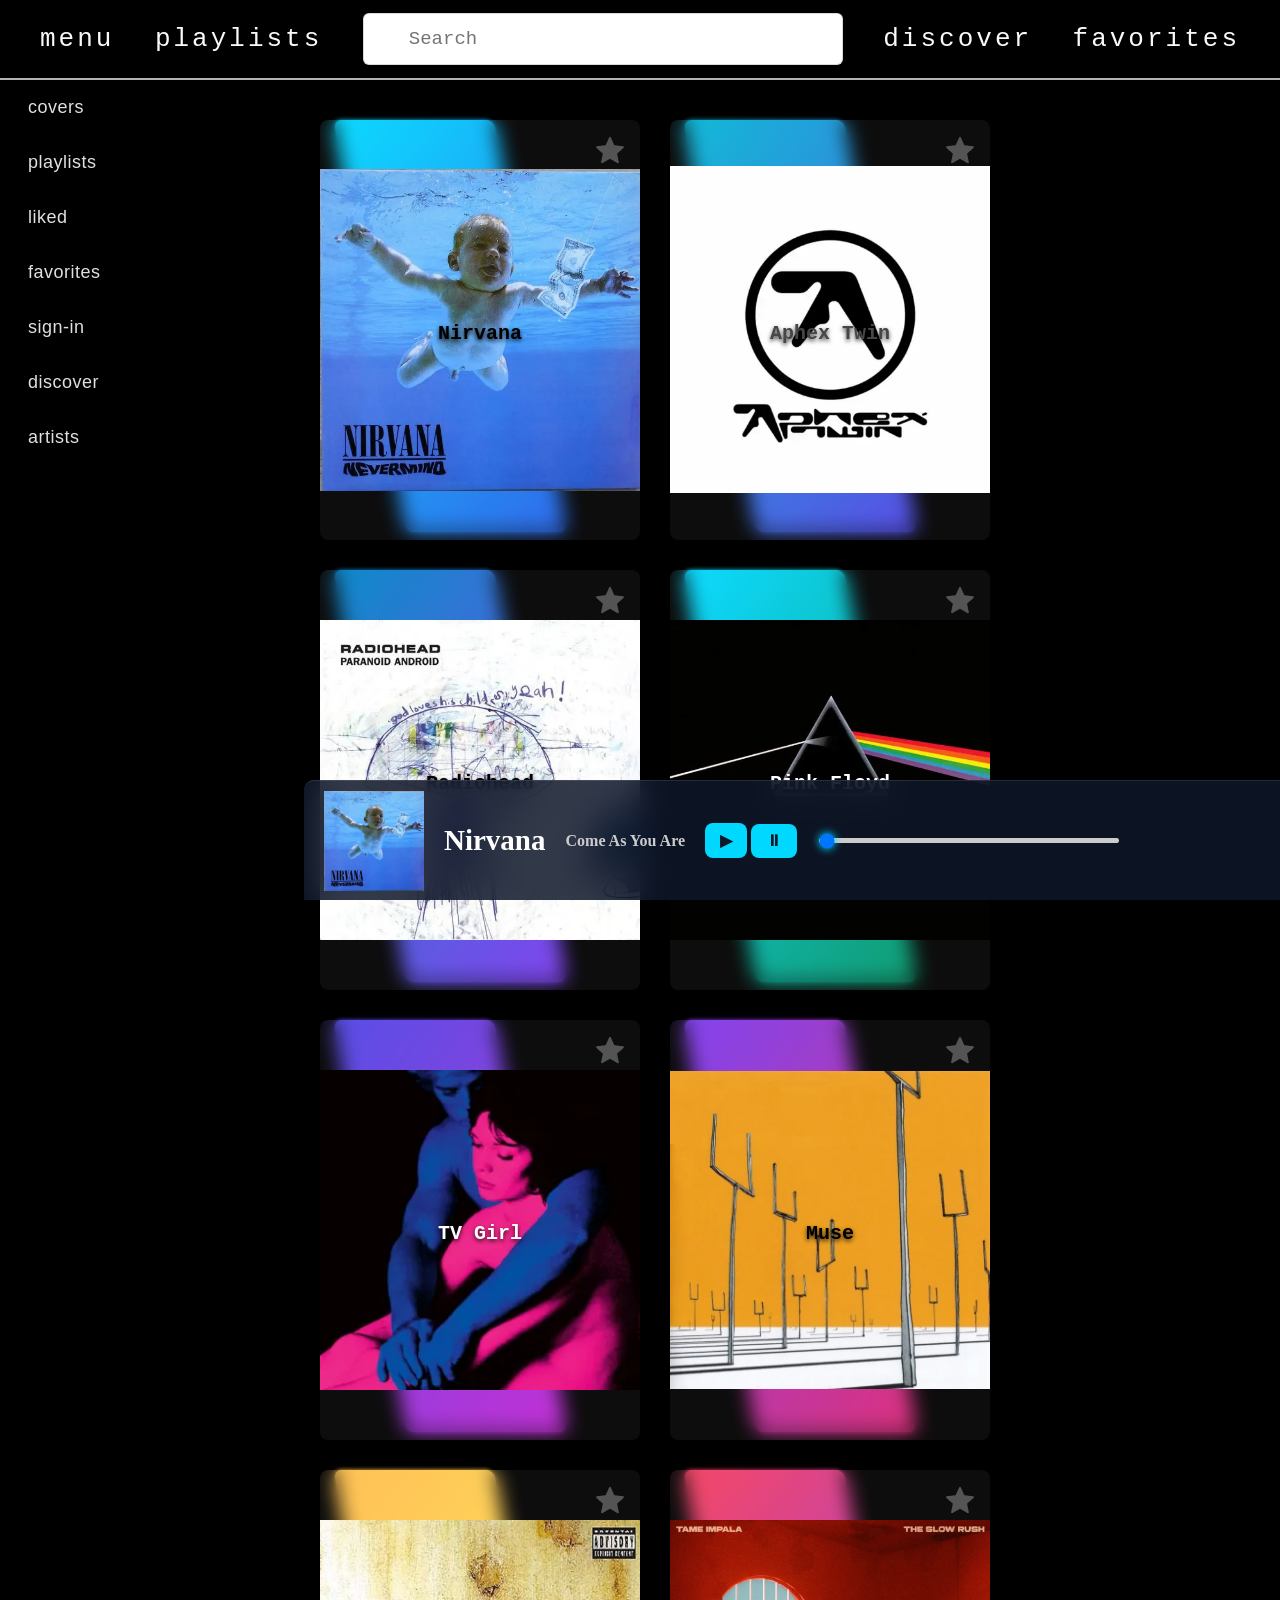
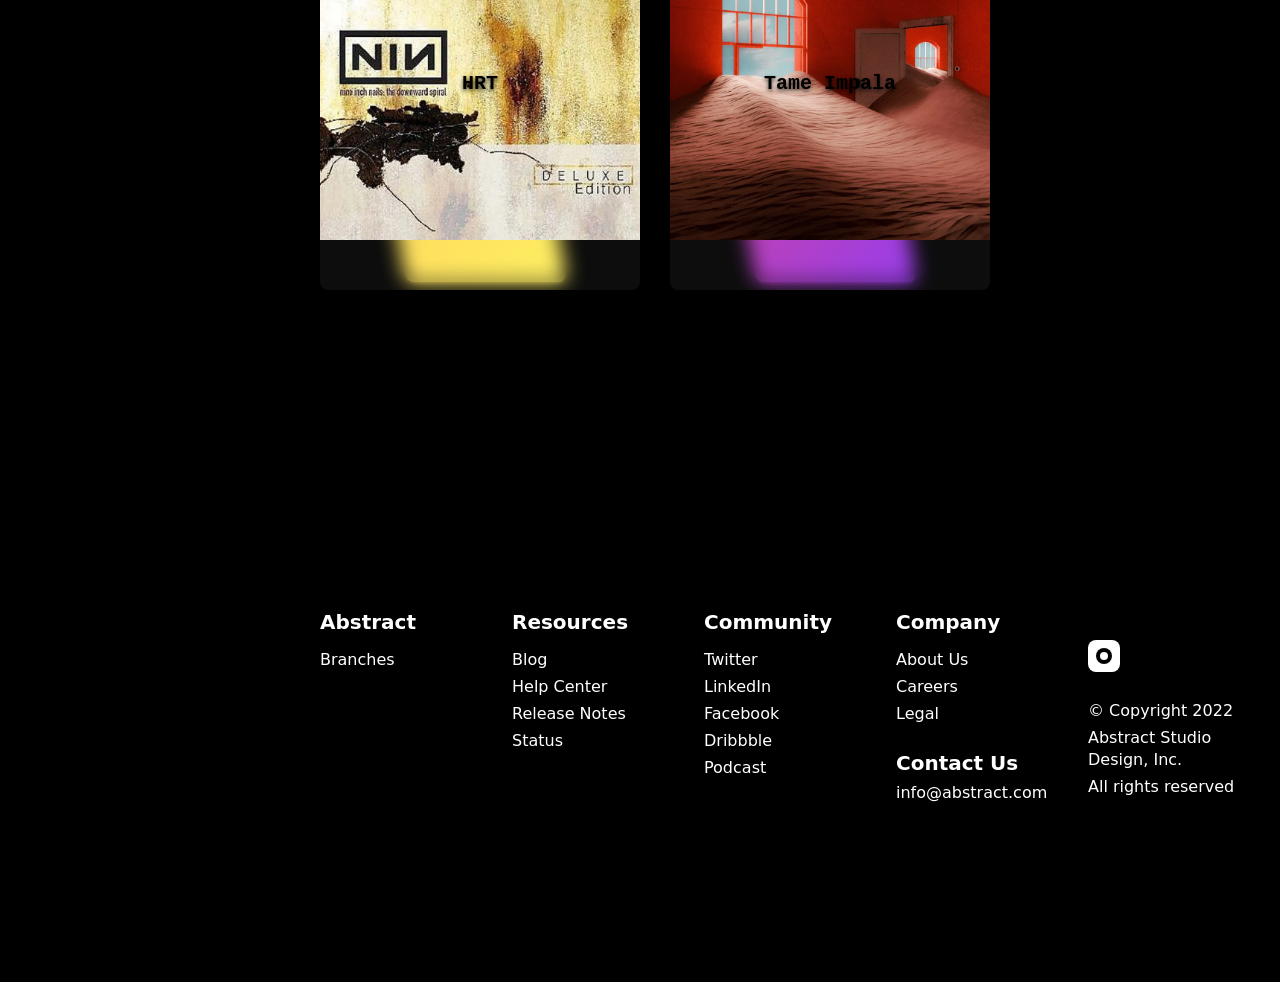
==== index.html @ 837a4a25 "modified:   index.css 	modified:   index.html     modified:   java.js 	new file:   signin.html" ====
<!DOCTYPE html>
<html lang="en">
<head>
    <meta charset="UTF-8">
    <meta name="viewport" content="width=device-width, initial-scale=1.0">
    <title>music player</title>
    <link rel="stylesheet" href="index.css">
    <link rel="icon" type="image/png" href="icons8-airpods-pro-max-100.png">
</head>
<body> 
    <div id="menu">
        <button id="hamburger" aria-label="Open menu" style="display:none;">☰</button>
        <a href="#">menu</a> 
        <a href="playlist.html">playlists</a>
        <div class="InputContainer">
            <input id="input" placeholder="Search" class="input" name="text" type="search" autocomplete="off" />
            <ul id="suggestions"></ul>
        </div>
        <a href="#">discover</a>
        <a href="#">favorites</a>
    </div>

    <div id="side-bar">
        <div><a href="#">covers</a></div>
        <div><a href="#">playlists</a></div>
        <div><a href="#">liked</a></div>
        <div><a href="#">favorites</a></div>
        <div><a href="#">sign-in</a></div>
        <div><a href="#">discover</a></div>
        <div><a href="#">artists</a></div>
    </div>

    <div class="main-content">
        <div class="covers">
            <div class="box" data-id="nirvana" data-name="Nirvana" data-cover="3c72c40a6ed48cf0138557c2d0f2d5d2.webp" data-track="Nirvana - Come As You Are (Official Music Video).mp3">
                <div class="content">
                    <label class="container">
                        <input type="checkbox" class="like-checkbox" aria-label="like Nirvana">
                        <svg height="24px" id="Layer_1" version="1.2" viewBox="0 0 24 24" width="24px" xml:space="preserve" xmlns="http://www.w3.org/2000/svg"><g><g><path d="M9.362,9.158c0,0-3.16,0.35-5.268,0.584c-0.19,0.023-0.358,0.15-0.421,0.343s0,0.394,0.14,0.521 c1.566,1.429,3.919,3.569,3.919,3.569c-0.002,0-0.646,3.113-1.074,5.19c-0.036,0.188,0.032,0.387,0.196,0.506 c0.163,0.119,0.373,0.121,0.538,0.028c1.844-1.048,4.606-2.624,4.606-2.624s2.763,1.576,4.604,2.625 c0.168,0.092,0.378,0.09,0.541-0.029c0.164-0.119,0.232-0.318,0.195-0.505c-0.428-2.078-1.071-5.191-1.071-5.191 s2.353-2.14,3.919-3.566c0.14-0.131,0.202-0.332,0.14-0.524s-0.23-0.319-0.42-0.341c-2.108-0.236-5.269-0.586-5.269-0.586 s-1.31-2.898-2.183-4.83c-0.082-0.173-0.254-0.294-0.456-0.294s-0.375,0.122-0.453,0.294C10.671,6.26,9.362,9.158,9.362,9.158z"></path></g></g></svg>
                    </label>
                    <h2 id="text_0">Nirvana</h2>
                </div>
            </div>

            <div class="box_01" data-id="aphex" data-name="Aphex Twin" data-cover="Aphex to Z_187.webp" data-track="">
                <div class="content_01">
                    <label class="container">
                        <input type="checkbox" class="like-checkbox" aria-label="like Aphex Twin">
                        <svg height="24px" id="Layer_1" version="1.2" viewBox="0 0 24 24" width="24px" xml:space="preserve" xmlns="http://www.w3.org/2000/svg"><g><g><path d="M9.362,9.158c0,0-3.16,0.35-5.268,0.584c-0.19,0.023-0.358,0.15-0.421,0.343s0,0.394,0.14,0.521 c1.566,1.429,3.919,3.569,3.919,3.569c-0.002,0-0.646,3.113-1.074,5.19c-0.036,0.188,0.032,0.387,0.196,0.506 c0.163,0.119,0.373,0.121,0.538,0.028c1.844-1.048,4.606-2.624,4.606-2.624s2.763,1.576,4.604,2.625 c0.168,0.092,0.378,0.09,0.541-0.029c0.164-0.119,0.232-0.318,0.195-0.505c-0.428-2.078-1.071-5.191-1.071-5.191 s2.353-2.14,3.919-3.566c0.14-0.131,0.202-0.332,0.14-0.524s-0.23-0.319-0.42-0.341c-2.108-0.236-5.269-0.586-5.269-0.586 s-1.31-2.898-2.183-4.83c-0.082-0.173-0.254-0.294-0.456-0.294s-0.375,0.122-0.453,0.294C10.671,6.26,9.362,9.158,9.362,9.158z"></path></g></g></svg>
                    </label>
                    <h2 id="text_01">Aphex Twin</h2>
                </div>
            </div>

            <div class="box_02" data-id="radiohead" data-name="Radiohead" data-cover="8920e2fb19ad2306d6237aae67f5f330.webp" data-track="">
                <div class="content_02">
                    <label class="container">
                        <input type="checkbox" class="like-checkbox" aria-label="like Radiohead">
                        <svg height="24px" id="Layer_1" version="1.2" viewBox="0 0 24 24" width="24px" xml:space="preserve" xmlns="http://www.w3.org/2000/svg"><g><g><path d="M9.362,9.158c0,0-3.16,0.35-5.268,0.584c-0.19,0.023-0.358,0.15-0.421,0.343s0,0.394,0.14,0.521 c1.566,1.429,3.919,3.569,3.919,3.569c-0.002,0-0.646,3.113-1.074,5.19c-0.036,0.188,0.032,0.387,0.196,0.506 c0.163,0.119,0.373,0.121,0.538,0.028c1.844-1.048,4.606-2.624,4.606-2.624s2.763,1.576,4.604,2.625 c0.168,0.092,0.378,0.09,0.541-0.029c0.164-0.119,0.232-0.318,0.195-0.505c-0.428-2.078-1.071-5.191-1.071-5.191 s2.353-2.14,3.919-3.566c0.14-0.131,0.202-0.332,0.14-0.524s-0.23-0.319-0.42-0.341c-2.108-0.236-5.269-0.586-5.269-0.586 s-1.31-2.898-2.183-4.83c-0.082-0.173-0.254-0.294-0.456-0.294s-0.375,0.122-0.453,0.294C10.671,6.26,9.362,9.158,9.362,9.158z"></path></g></g></svg>
                    </label>
                    <h2 id="text_02">Radiohead</h2>
                </div>
            </div>

            <div class="box_03" data-id="pinkfloyd" data-name="Pink Floyd" data-cover="Pink-Floyd_Dark-Side-Of-The-Moon_copyright_pink-floyd-music-Ltd_Browse-Gallery-570x570_c.webp" data-track="">
                <div class="content_03">
                    <label class="container">
                        <input type="checkbox" class="like-checkbox" aria-label="like Pink Floyd">
                        <svg height="24px" id="Layer_1" version="1.2" viewBox="0 0 24 24" width="24px" xml:space="preserve" xmlns="http://www.w3.org/2000/svg"><g><g><path d="M9.362,9.158c0,0-3.16,0.35-5.268,0.584c-0.19,0.023-0.358,0.15-0.421,0.343s0,0.394,0.14,0.521 c1.566,1.429,3.919,3.569,3.919,3.569c-0.002,0-0.646,3.113-1.074,5.19c-0.036,0.188,0.032,0.387,0.196,0.506 c0.163,0.119,0.373,0.121,0.538,0.028c1.844-1.048,4.606-2.624,4.606-2.624s2.763,1.576,4.604,2.625 c0.168,0.092,0.378,0.09,0.541-0.029c0.164-0.119,0.232-0.318,0.195-0.505c-0.428-2.078-1.071-5.191-1.071-5.191 s2.353-2.14,3.919-3.566c0.14-0.131,0.202-0.332,0.14-0.524s-0.23-0.319-0.42-0.341c-2.108-0.236-5.269-0.586-5.269-0.586 s-1.31-2.898-2.183-4.83c-0.082-0.173-0.254-0.294-0.456-0.294s-0.375,0.122-0.453,0.294C10.671,6.26,9.362,9.158,9.362,9.158z"></path></g></g></svg>
                    </label>
                    <h2 id="text_03">Pink Floyd</h2>
                </div>
            </div>

            <div class="box_04" data-id="tvgirl" data-name="TV Girl" data-cover="194b90dfd40b420f7484dc866fa3a925.webp" data-track="">
                <div class="content_04">
                    <label class="container">
                        <input type="checkbox" class="like-checkbox" aria-label="like TV Girl">
                        <svg height="24px" id="Layer_1" version="1.2" viewBox="0 0 24 24" width="24px" xml:space="preserve" xmlns="http://www.w3.org/2000/svg"><g><g><path d="M9.362,9.158c0,0-3.16,0.35-5.268,0.584c-0.19,0.023-0.358,0.15-0.421,0.343s0,0.394,0.14,0.521 c1.566,1.429,3.919,3.569,3.919,3.569c-0.002,0-0.646,3.113-1.074,5.19c-0.036,0.188,0.032,0.387,0.196,0.506 c0.163,0.119,0.373,0.121,0.538,0.028c1.844-1.048,4.606-2.624,4.606-2.624s2.763,1.576,4.604,2.625 c0.168,0.092,0.378,0.09,0.541-0.029c0.164-0.119,0.232-0.318,0.195-0.505c-0.428-2.078-1.071-5.191-1.071-5.191 s2.353-2.14,3.919-3.566c0.14-0.131,0.202-0.332,0.14-0.524s-0.23-0.319-0.42-0.341c-2.108-0.236-5.269-0.586-5.269-0.586 s-1.31-2.898-2.183-4.83c-0.082-0.173-0.254-0.294-0.456-0.294s-0.375,0.122-0.453,0.294C10.671,6.26,9.362,9.158,9.362,9.158z"></path></g></g></svg>
                    </label>
                    <h2 id="text_04">TV Girl</h2>
                </div>
            </div>

            <div class="box_05" data-id="muse" data-name="Muse" data-cover="cd61387f1ab326378df100e0cd503b84.webp" data-track="">
                <div class="content_05">
                    <label class="container">
                        <input type="checkbox" class="like-checkbox" aria-label="like Muse">
                        <svg height="24px" id="Layer_1" version="1.2" viewBox="0 0 24 24" width="24px" xml:space="preserve" xmlns="http://www.w3.org/2000/svg"><g><g><path d="M9.362,9.158c0,0-3.16,0.35-5.268,0.584c-0.19,0.023-0.358,0.15-0.421,0.343s0,0.394,0.14,0.521 c1.566,1.429,3.919,3.569,3.919,3.569c-0.002,0-0.646,3.113-1.074,5.19c-0.036,0.188,0.032,0.387,0.196,0.506 c0.163,0.119,0.373,0.121,0.538,0.028c1.844-1.048,4.606-2.624,4.606-2.624s2.763,1.576,4.604,2.625 c0.168,0.092,0.378,0.09,0.541-0.029c0.164-0.119,0.232-0.318,0.195-0.505c-0.428-2.078-1.071-5.191-1.071-5.191 s2.353-2.14,3.919-3.566c0.14-0.131,0.202-0.332,0.14-0.524s-0.23-0.319-0.42-0.341c-2.108-0.236-5.269-0.586-5.269-0.586 s-1.31-2.898-2.183-4.83c-0.082-0.173-0.254-0.294-0.456-0.294s-0.375,0.122-0.453,0.294C10.671,6.26,9.362,9.158,9.362,9.158z"></path></g></g></svg>
                    </label>
                    <h2 id="text_05">Muse</h2>
                </div>
            </div>
            
            <div class="box_06" data-id="hrt" data-name="HRT" data-cover="artworks-000036562262-5bjf2f-t1080x1080.jpg" data-track="">
                <div class="content_06">
                    <label class="container">
                        <input type="checkbox" class="like-checkbox" aria-label="like HRT">
                        <svg height="24px" id="Layer_1" version="1.2" viewBox="0 0 24 24" width="24px" xml:space="preserve" xmlns="http://www.w3.org/2000/svg"><g><g><path d="M9.362,9.158c0,0-3.16,0.35-5.268,0.584c-0.19,0.023-0.358,0.15-0.421,0.343s0,0.394,0.14,0.521 c1.566,1.429,3.919,3.569,3.919,3.569c-0.002,0-0.646,3.113-1.074,5.19c-0.036,0.188,0.032,0.387,0.196,0.506 c0.163,0.119,0.373,0.121,0.538,0.028c1.844-1.048,4.606-2.624,4.606-2.624s2.763,1.576,4.604,2.625 c0.168,0.092,0.378,0.09,0.541-0.029c0.164-0.119,0.232-0.318,0.195-0.505c-0.428-2.078-1.071-5.191-1.071-5.191 s2.353-2.14,3.919-3.566c0.14-0.131,0.202-0.332,0.14-0.524s-0.23-0.319-0.42-0.341c-2.108-0.236-5.269-0.586-5.269-0.586 s-1.31-2.898-2.183-4.83c-0.082-0.173-0.254-0.294-0.456-0.294s-0.375,0.122-0.453,0.294C10.671,6.26,9.362,9.158,9.362,9.158z"></path></g></g></svg>
                    </label>
                    <h2 id="text_06">HRT</h2>
                </div>
            </div>

            <div class="box_07" data-id="tameimpala" data-name="Tame Impala" data-cover="9506241b75516d00d0c6a01c4cd75253.jpg" data-track="">
                <div class="content_07">
                    <label class="container">
                        <input type="checkbox" class="like-checkbox" aria-label="like Tame Impala">
                        <svg height="24px" id="Layer_1" version="1.2" viewBox="0 0 24 24" width="24px" xml:space="preserve" xmlns="http://www.w3.org/2000/svg"><g><g><path d="M9.362,9.158c0,0-3.16,0.35-5.268,0.584c-0.19,0.023-0.358,0.15-0.421,0.343s0,0.394,0.14,0.521 c1.566,1.429,3.919,3.569,3.919,3.569c-0.002,0-0.646,3.113-1.074,5.19c-0.036,0.188,0.032,0.387,0.196,0.506 c0.163,0.119,0.373,0.121,0.538,0.028c1.844-1.048,4.606-2.624,4.606-2.624s2.763,1.576,4.604,2.625 c0.168,0.092,0.378,0.09,0.541-0.029c0.164-0.119,0.232-0.318,0.195-0.505c-0.428-2.078-1.071-5.191-1.071-5.191 s2.353-2.14,3.919-3.566c0.14-0.131,0.202-0.332,0.14-0.524s-0.23-0.319-0.42-0.341c-2.108-0.236-5.269-0.586-5.269-0.586 s-1.31-2.898-2.183-4.83c-0.082-0.173-0.254-0.294-0.456-0.294s-0.375,0.122-0.453,0.294C10.671,6.26,9.362,9.158,9.362,9.158z"></path></g></g></svg>
                    </label>
                    <h2 id="text_07">Tame Impala</h2>
                </div>
            </div>
        </div>
    </div>


    <div class="music-player">
        <img src="3c72c40a6ed48cf0138557c2d0f2d5d2.webp" style="height:100px; width: 100px;">
        <h1 class="cover-name">Nirvana</h1>
        <h1 class="song-name">Come As You Are</h1>
        <audio id="audio" src="Nirvana - Come As You Are (Official Music Video).mp3"></audio>
        <div>
            <button class="button-play" onclick="playMusic()">▶</button>
            <button class="button-play" onclick="pauseMusic()">⏸</button>
        </div>
        <input type="range" id="progress" value="0">
    </div>

    
    <footer id="end" class="scroll-fade">
        <div class="footer-container">
            <div class="footer-col scroll-fade delay-1">
                <h3>Abstract</h3>
                <ul>
                    <li><a href="#">Branches</a></li>
                </ul>
            </div>

            <div class="footer-col scroll-fade delay-2">
                <h3>Resources</h3>
                <ul>
                    <li><a href="#">Blog</a></li>
                    <li><a href="#">Help Center</a></li>
                    <li><a href="#">Release Notes</a></li>
                    <li><a href="#">Status</a></li>
                </ul>
            </div>

            <div class="footer-col scroll-fade delay-3">
                <h3>Community</h3>
                <ul>
                    <li><a href="#">Twitter</a></li>
                    <li><a href="#">LinkedIn</a></li>
                    <li><a href="#">Facebook</a></li>
                    <li><a href="#">Dribbble</a></li>
                    <li><a href="#">Podcast</a></li>
                </ul>
            </div>

            <div class="footer-col scroll-fade delay-1">
                <h3>Company</h3>
                <ul>
                    <li><a href="#">About Us</a></li>
                    <li><a href="#">Careers</a></li>
                    <li><a href="#">Legal</a></li>
                </ul>
                <div class="contact-info">
                    <h4>Contact Us</h4>
                    <a href="mailto:info@abstract.com">info@abstract.com</a>
                </div>
            </div>

            <div class="footer-col copyright-col scroll-fade delay-2">
                <div class="abstract-logo">
                    <svg width="32" height="32" viewBox="0 0 32 32" fill="none" xmlns="http://www.w3.org/2000/svg">
                        <rect width="32" height="32" rx="8" fill="white"/>
                        <circle cx="16" cy="16" r="8" fill="black"/>
                        <circle cx="16" cy="16" r="4" fill="white"/>
                    </svg>
                </div>
                <div class="copyright-text">
                    <p>&copy; Copyright 2022</p>
                    <p>Abstract Studio Design, Inc.</p>
                    <p>All rights reserved</p>
                </div>
            </div>
        </div>
    </footer>

    <script src="java.js"></script>
    <script src="playlist.js"></script>
</body>
</html>
---- index.css ----
body {
  background-color: black;
  height: auto;
  width: 100%;
  margin: 0;
  padding: 0;
  overflow-x: hidden;
}

/* Enable smooth scroll for in-page navigation */
html {
  scroll-behavior: smooth;
}

body::-webkit-scrollbar {
  display: none;
}

#menu {
  width: 100%;
  height: 80px;
  padding: 0 40px;
  font-size: 20px;
  display: flex;
  justify-content: space-between;
  align-items: center;
  box-sizing: border-box;
  border-bottom: 2px solid rgba(255, 254, 254, 0.701);
  position: sticky;
  top: 0;
  z-index: 1000;
  background-color: black;
}

#menu a {
  text-decoration: none;
  letter-spacing: 3px;
  font-size: 26px;
  font-family: 'Courier New', Courier, monospace;
  font-weight: 500;
  color: #faf9f9;
  transition: all 0.3s ease;
}

#menu a:hover {
  color: #ffffff;
  transform: scale(1.05);
}

/* Search Bar */
.InputContainer {
  position: relative;
  display: inline-block;
  width: 100%;
  max-width: 480px;
}

#input {
  margin-top: 0px;
  padding: 12px 20px 12px 45px;
  font-size: 19px;
  font-family: 'Courier New', Courier, monospace;
  font-weight: 500;
  width: 100%;
  max-width: 480px;
  height: 52px;
  border: 1px solid rgba(0, 0, 0, 0.15);
  border-radius: 6px;
  background-color: #ffffff;
  outline: none;
  box-shadow: 0 4px 12px rgba(0, 0, 0, 0.08);
  transition: transform 0.2s ease, border-color 0.2s ease, box-shadow 0.2s ease;
  box-sizing: border-box;
}

#input:hover {
  border-color: rgba(0, 0, 0, 0.3);
  box-shadow: 0 6px 16px rgba(0, 0, 0, 0.12);
}

#input:focus {
  border-color: #4C5FD5;
  box-shadow: 0 0 0 3px rgba(76, 95, 213, 0.25), 0 6px 16px rgba(0, 0, 0, 0.12);
  transform: translateY(-1px);
}

#input::-webkit-search-cancel-button {
  -webkit-appearance: none;
  appearance: none;
}

.border {
  height: 40%;
  width: 1.3px;
  background-color: rgb(223, 223, 223);
}

.micIcon {
  width: 12px;
}

.micButton {
  padding: 0px 15px 0px 12px;
  border: none;
  background-color: transparent;
  height: 40px;
  cursor: pointer;
  transition-duration: 0.3s;
}

.searchIcon path {
  fill: rgb(114, 114, 114);
}

.micIcon path {
  fill: #00d8ff;
}

.micButton:hover {
 background-color: rgba(0, 216, 255, 0.15);
}

.title {
  color: aliceblue;
  font-size: 35px;
  font-family: 'Courier New', Courier, monospace;
  margin-left: 20px;
  margin-top: 0;
}

/* Sidebar */
#side-bar {
  width: 280px;
  position: fixed;
  top: 80px;
  left: 0;
  bottom: 120px;
  display: flex;
  flex-direction: column;
  font-size: 20px;
  font-family: 'Franklin Gothic Medium', 'Arial Narrow', Arial, sans-serif;
  overflow: hidden;
  backdrop-filter: blur(10px);
  padding: 0;
  z-index: 900;
}

#side-bar div {
  width: 100%;    
  height: 55px;    
  display: flex;
  align-items: center;
  padding: 0 25px; 
  color: #e0e0e0;
  cursor: pointer;
  transition: all 0.3s ease;
  border-left: 3px solid transparent;
  position: relative;
  overflow: hidden;
  margin: 0;
  box-sizing: border-box;
}

#side-bar div::before {
  content: '';
  position: absolute;
  left: 0;
  top: 0;
  height: 100%;
  width: 0;
  background: linear-gradient(90deg, #1e1b4b, #312e81);
  transition: width 0.1s ease;
  z-index: -1;
}


#side-bar div:hover {
color: #ffffff;
  border-left-color: #00d8ff;
  background: rgba(0, 216, 255, 0.08);
  box-shadow: inset 5px 0 10px rgba(0, 216, 255, 0.15);
}

#side-bar div:hover::before {
  width: 100%;
}

#side-bar div a {
  text-decoration: none;
  color: inherit;
  font-size: 18px;
  letter-spacing: 0.5px;
  width: 100%;
}

#side-bar div.active {
color: #ffffff;
  border-left-color: #00d8ff;
  background: rgba(0, 216, 255, 0.12);
  box-shadow: inset 5px 0 15px rgba(0, 216, 255, 0.25);
}

#side-bar div.active::before {
  width: 100%;
background: linear-gradient(90deg, #00d8ff, #4f46e5);
}

/* Main Content & Card Container */
.main-content {
  position: relative;
  margin-top: 20px;
  margin-left: 300px;
  padding: 20px 40px 160px 20px;
  min-height: calc(100vh - 100px);
  box-sizing: border-box;
}

.covers {
  display: flex;
  flex-wrap: wrap;
  gap: 30px;
  position: relative;
  width: 100%;
}

/* Restored Original Card Dimensions */
.box,
.box_01,
.box_02,
.box_03,
.box_04,
.box_05,
.box_06,
.box_07 {
  position: relative;
  width: 320px;
  height: 420px;
  display: flex;
  justify-content: center;
  align-items: center;
  transition: 0.5s;
  z-index: 1;
  margin: 0 !important;
}

/* Hover Blur Effect on Siblings */
.covers:hover .box:not(:hover),
.covers:hover .box_01:not(:hover),
.covers:hover .box_02:not(:hover),
.covers:hover .box_03:not(:hover),
.covers:hover .box_04:not(:hover),
.covers:hover .box_05:not(:hover),
.covers:hover .box_06:not(:hover),
.covers:hover .box_07:not(:hover) { 
  filter: blur(1px);
}

.covers .box:hover,
.covers .box_01:hover,
.covers .box_02:hover,
.covers .box_03:hover,
.covers .box_04:hover,
.covers .box_05:hover,
.covers .box_06:hover,
.covers .box_07:hover {
  filter: none;
  z-index: 100;
}

/* Restored Skew Background Pseudo-elements */
.box::before,
.box::after,
.box_01::before,
.box_01::after,
.box_02::before,
.box_02::after,
.box_03::before,
.box_03::after,
.box_04::before,
.box_04::after,
.box_05::before,
.box_05::after,
.box_06::before,
.box_06::after,
.box_07::before,
.box_07::after {
  content: '';
  position: absolute;
  top: 0;
  left: 50px;
  width: 50%;
  height: 98%;
  border-radius: 8px;
  transform: skewX(10deg);
  transition: 0.8s;
}

.box::before, .box::after { background: linear-gradient(315deg, #2563eb, #00d8ff); }
.box_01::before, .box_01::after { background: linear-gradient(315deg, #4f46e5, #06b6d4); }
.box_02::before, .box_02::after { background: linear-gradient(315deg, #7c3aed, #0284c7); }
.box_03::before, .box_03::after { background: linear-gradient(315deg, #059669, #00d8ff); }
.box_04::before, .box_04::after { background: linear-gradient(315deg, #c026d3, #4f46e5); }
.box_05::before, .box_05::after { background: linear-gradient(315deg, #db2777, #7c3aed); }
.box_06::before, .box_06::after { background: linear-gradient(315deg, #feee5b, #ffbd4c); }
.box_07::before, .box_07::after { background: linear-gradient(315deg, #9333ea, #f43f5e); }

.box::after, .box_01::after, .box_02::after, .box_03::after,
.box_04::after, .box_05::after, .box_06::after, .box_07::after {
  filter: blur(2px);
}


.box:hover::before, .box:hover::after,
.box_01:hover::before, .box_01:hover::after,
.box_02:hover::before, .box_02:hover::after,
.box_03:hover::before, .box_03:hover::after,
.box_04:hover::before, .box_04:hover::after,
.box_05:hover::before, .box_05:hover::after,
.box_06:hover::before, .box_06:hover::after,
.box_07:hover::before, .box_07:hover::after {
  transform: skewX(0deg) scaleX(1.3);
}


.box .content,
.box_01 .content_01,
.box_02 .content_02,
.box_03 .content_03,
.box_04 .content_04,
.box_05 .content_05,
.box_06 .content_06,
.box_07 .content_07 {
  position: relative;
  width: 340px;
  height: 420px;
  padding: 30px 50px;
  background: rgba(255, 255, 255, 0.05);
  backdrop-filter: blur(10px);
  box-shadow: 0 5px 15px rgba(0, 0, 0, 0.1);
  border-radius: 8px;
  z-index: 1;
  display: flex;
  justify-content: center;
  align-items: center;
  cursor: pointer;
  box-sizing: border-box;
  color: #f1f5f9;
  font-weight: 600;
  text-shadow: 0 2px 4px rgba(0, 0, 0, 0.8);
}

.box .content {
  background-image: url(3c72c40a6ed48cf0138557c2d0f2d5d2.webp);
  background-size: contain;
  background-repeat: no-repeat;
  background-position: center;
}

.box_01 .content_01 {
  background-image: url(Aphex\ to\ Z_187.webp);
  background-size: 520px;
  background-repeat: no-repeat;
  background-position: center;
}

.box_02 .content_02 {
  background-image: url(8920e2fb19ad2306d6237aae67f5f330.webp);
  background-size: contain;
  background-repeat: no-repeat;
  background-position: center;
}

.box_03 .content_03 {
  background-image: url(Pink-Floyd_Dark-Side-Of-The-Moon_copyright_pink-floyd-music-Ltd_Browse-Gallery-570x570_c.webp);
  background-size: 320px;
  background-repeat: no-repeat;
  background-position: center;
}

.box_04 .content_04 {
  background-image: url(194b90dfd40b420f7484dc866fa3a925.webp);
  background-size: 320px;
  background-repeat: no-repeat;
  background-position: center;
}

.box_05 .content_05 {
  background-image: url(cd61387f1ab326378df100e0cd503b84.webp);
  background-size: 320px;
  background-repeat: no-repeat;
  background-position: center;
}

.box_06 .content_06 {
  background-image: url(artworks-000036562262-5bjf2f-t1080x1080.jpg);
  background-size: 320px;
  background-repeat: no-repeat;
  background-position: center;
}

.box_07 .content_07 {
  background-image: url(9506241b75516d00d0c6a01c4cd75253.jpg);
  background-size: 320px;
  background-repeat: no-repeat;
  background-position: center;
}


.box .content #text_0,
.box_01 .content_01 #text_01,
.box_02 .content_02 #text_02,
.box_03 .content_03 #text_03,
.box_04 .content_04 #text_04,
.box_05 .content_05 #text_05,
.box_06 .content_06 #text_06,
.box_07 .content_07 #text_07 {
  font-size: 20px;
  font-family: 'Courier New', Courier, monospace;
  margin-bottom: 10px;
}

.box .content #text_0 { color: #000; }
.box_01 .content_01 #text_01 { color: #464646; }
.box_02 .content_02 #text_02 { color: #000; }
.box_03 .content_03 #text_03 { color: #fff; }
.box_04 .content_04 #text_04 { color: #fff; }
.box_05 .content_05 #text_05 { color: #000; }
.box_06 .content_06 #text_06 { color: #000; }
.box_07 .content_07 #text_07 { color: #000; }

/* Suggestions Menu */
#suggestions {
  list-style: none;
  padding: 0;
  margin-top: 5px;
  background: rgb(248, 249, 249);
  width: 100%;
  max-width: 480px;
  position: absolute; 
  left: 0;
  top: calc(100% + 6px);
  font-size: 20px;
  font-family: 'Franklin Gothic Medium', 'Arial Narrow', Arial, sans-serif;
  z-index: 9999999;
  border-radius: 5px;
  transition: 0.3s ease;
}

#suggestions li {
  padding: 8px;
  cursor: pointer;
}

#suggestions li:hover {
  background: rgba(207, 213, 214, 0.745);
}

.container input {
  opacity: 0;
  cursor: pointer;
  height: 0;
  width: 0;
}

.container {
  position: absolute;
  top: 10px;
  right: 10px;
  cursor: pointer;
}

.container svg {
  width: 40px;
  height: 40px;
  fill: #545454;
  transition: 0.3s;
}

.container svg:hover {
  transform: scale(1.1);
}

.container input:checked ~ svg {
  fill: #ffeb49;
}

.music-player {

  width: calc(100% - 304px);
  height: 120px;
  border-radius: 10px 0 0 0;
  padding: 10px 20px;
  position: fixed;
  bottom: 0;
  left: 304px;
  display: flex;
  align-items: center;
  gap: 20px;
  z-index: 9999;
  box-sizing: border-box;



  background: rgba(15, 23, 42, 0.85);
  backdrop-filter: blur(16px);
  border-top: 1px solid rgba(255, 255, 255, 0.1);
}

.cover-name {
  font-size: 29px;
  color: #fff;
}

.song-name {
  font-size: 16px;
  color: #ccc;
}

.button-play {
  padding: 8px 15px;
  border: none;
  border-radius: 8px;
  font-size: 16px;
  cursor: pointer;
  transition: 0.3s;
  background-color: #00d8ff;
  color: #0f172a;
  font-weight: 600;
}

.button-play:hover {
background: #38bdf8;
  box-shadow: 0 0 12px rgba(0, 216, 255, 0.4);
}

input[type="range"] {
  width: 300px;
  height: 5px;
  background: #ccc;
  border-radius: 5px;
  outline: none;
  cursor: pointer;
}

input[type="range"]::-webkit-slider-runnable-track {
  height: 5px;
  background: #ccc;
  border-radius: 5px;
}

input[type="range"]::-webkit-slider-thumb {
  -webkit-appearance: none;
  height: 14px;
  width: 14px;
  border-radius: 50%;
  margin-top: -5px;
  cursor: pointer;


  background: #00d8ff;
  box-shadow: 0 0 8px #00d8ff;
}




#end {
  position: relative;
  margin-top: 100px;
  margin-left: 280px; /* Offset to clear the fixed sidebar */
  width: calc(100% - 280px);
  min-height: 400px;
  padding: 60px 40px 180px 40px; /* Extra bottom padding so fixed player won't cover content */
  box-sizing: border-box;
  background-color: #000000;
  font-family: system-ui, -apple-system, BlinkMacSystemFont, 'Segoe UI', Roboto, sans-serif;
  color: #ffffff;
  z-index: 10;
}




.footer-container {
    max-width: 1200px;
    margin: 0 auto;
    display: grid;
    grid-template-columns: repeat(5, 1fr);
    gap: 40px;
}

.footer-col h3, 
.footer-col h4 {
    font-size: 20px;
    font-weight: 700;
    margin: 0 0 16px 0;
    color: #ffffff;
}

.footer-col h4 {
    margin-top: 28px;
    margin-bottom: 8px;
}

.footer-col ul {
    list-style: none;
    padding: 0;
    margin: 0;
}

.footer-col ul li {
    margin-bottom: 8px;
}

.footer-col a {
    color: #ffffff;
    text-decoration: none;
    font-size: 16px;
    font-weight: 400;
    transition: color 0.2s ease, opacity 0.2s ease;
}

.footer-col a:hover {
    color: #4C5FD5;
    opacity: 1;
}

.contact-info a {
    display: inline-block;
    font-size: 16px;
}

.copyright-col {
    display: flex;
    flex-direction: column;
    justify-content: flex-end;
}

.abstract-logo {
    margin-bottom: 20px;
}

.copyright-text p {
    margin: 4px 0;
    font-size: 16px;
    font-weight: 500;
    line-height: 1.4;
    color: #ffffff;
}

.scroll-fade {
    opacity: 0;
    transform: translateY(30px);
    transition: opacity 0.8s cubic-bezier(0.16, 1, 0.3, 1), transform 0.8s cubic-bezier(0.16, 1, 0.3, 1);
    will-change: opacity, transform;
}

.scroll-fade.visible {
    opacity: 1;
    transform: translateY(0);
}


.delay-1 { transition-delay: 0.1s; }
.delay-2 { transition-delay: 0.2s; }
.delay-3 { transition-delay: 0.3s; }








/*media*/


@media screen and (max-width: 1024px) {
    #end {
    margin-left: 220px;
    width: calc(100% - 220px);
  }
  #side-bar {
    width: 220px;
  }
  .main-content {
    margin-left: 240px;
  }
  .music-player {
    width: calc(100% - 220px);
    left: 220px;
  }
}

@media screen and (max-width: 768px) {
  #side-bar {
    position: relative;
    top: 0;
    width: 100%;
    height: auto;
    flex-direction: row;
    overflow-x: auto;
    white-space: nowrap;
  }

  #side-bar div {
    width: auto;
    min-width: 120px;
    height: 45px;
    border-left: none;
    border-bottom: 3px solid transparent;
  }

  #side-bar div:hover, #side-bar div.active {
    border-left-color: transparent;
    border-bottom-color: #00b3ff;
  }

  .main-content {
    margin-left: 0;
    padding: 20px 10px 140px 10px;
  }

  .covers {
    justify-content: center;
  }

  .music-player {
    width: 100%;
    left: 0;
    border-radius: 0;
  }
}

@media screen and (max-width: 480px) {
  .box, .box_01, .box_02, .box_03, .box_04, .box_05, .box_06, .box_07 {
    transform: scale(0.9);
  }
}

@media screen and (max-width: 420px) {
  #menu { height: 60px; padding: 0 12px; }
  #menu a { font-size: 18px; letter-spacing: 1px; }

  .InputContainer { max-width: 220px; }
  #input { max-width: 220px; padding: 10px 14px 10px 40px; height: 44px; font-size: 16px; }
  #suggestions { max-width: 220px; font-size: 15px; left: 0; top: calc(100% + 6px); }

  #side-bar { display: none; }

  .main-content { margin-left: 0; padding: 12px 12px 140px 12px; }

  .covers { flex-direction: column; align-items: center; gap: 18px; }

  .box, .box_01, .box_02, .box_03, .box_04, .box_05, .box_06, .box_07 {
    width: 92%;
    height: auto;
    margin: 0 !important;
  }

  .box .content,
  .box_01 .content_01,
  .box_02 .content_02,
  .box_03 .content_03,
  .box_04 .content_04,
  .box_05 .content_05,
  .box_06 .content_06,
  .box_07 .content_07 {
    width: 100%;
    height: 220px;
    padding: 16px 18px;
    background-size: cover;
    background-position: center;
  }


  .music-player {
    width: 100%;
    left: 0;
    height: 88px;
    padding: 8px 12px;
    border-radius: 0;
  }

  .music-player img { width: 60px; height: 60px; margin-top: 0; }
  .cover-name { font-size: 18px; }
  .song-name { font-size: 13px; }

  input[type="range"] { width: 160px; }


  .button-play { padding: 10px 14px; font-size: 16px; }
}

@media screen and (max-width: 360px) {
  #menu a { font-size: 16px; }
  #input { font-size: 15px; height: 42px; }
  .box .content, .box_01 .content_01 { height: 200px; }
  .cover-name { font-size: 16px; }
  .song-name { font-size: 12px; }
}


#hamburger { display:none; background:transparent; border:none; color:#fff; font-size:24px; cursor:pointer }
@media screen and (max-width:420px){
  #hamburger { display:block }
  #menu a { display:none }
  body.menu-open #menu a { display:block; width:100%; padding:10px 12px; background: rgba(0,0,0,0.2); margin-top:6px; }
}


.music-player { transition: transform 320ms ease, box-shadow 320ms ease; }
.music-player.playing { transform: translateY(-6px) scale(1.01); box-shadow: 0 25px 60px rgba(0,216,255,0.06); }
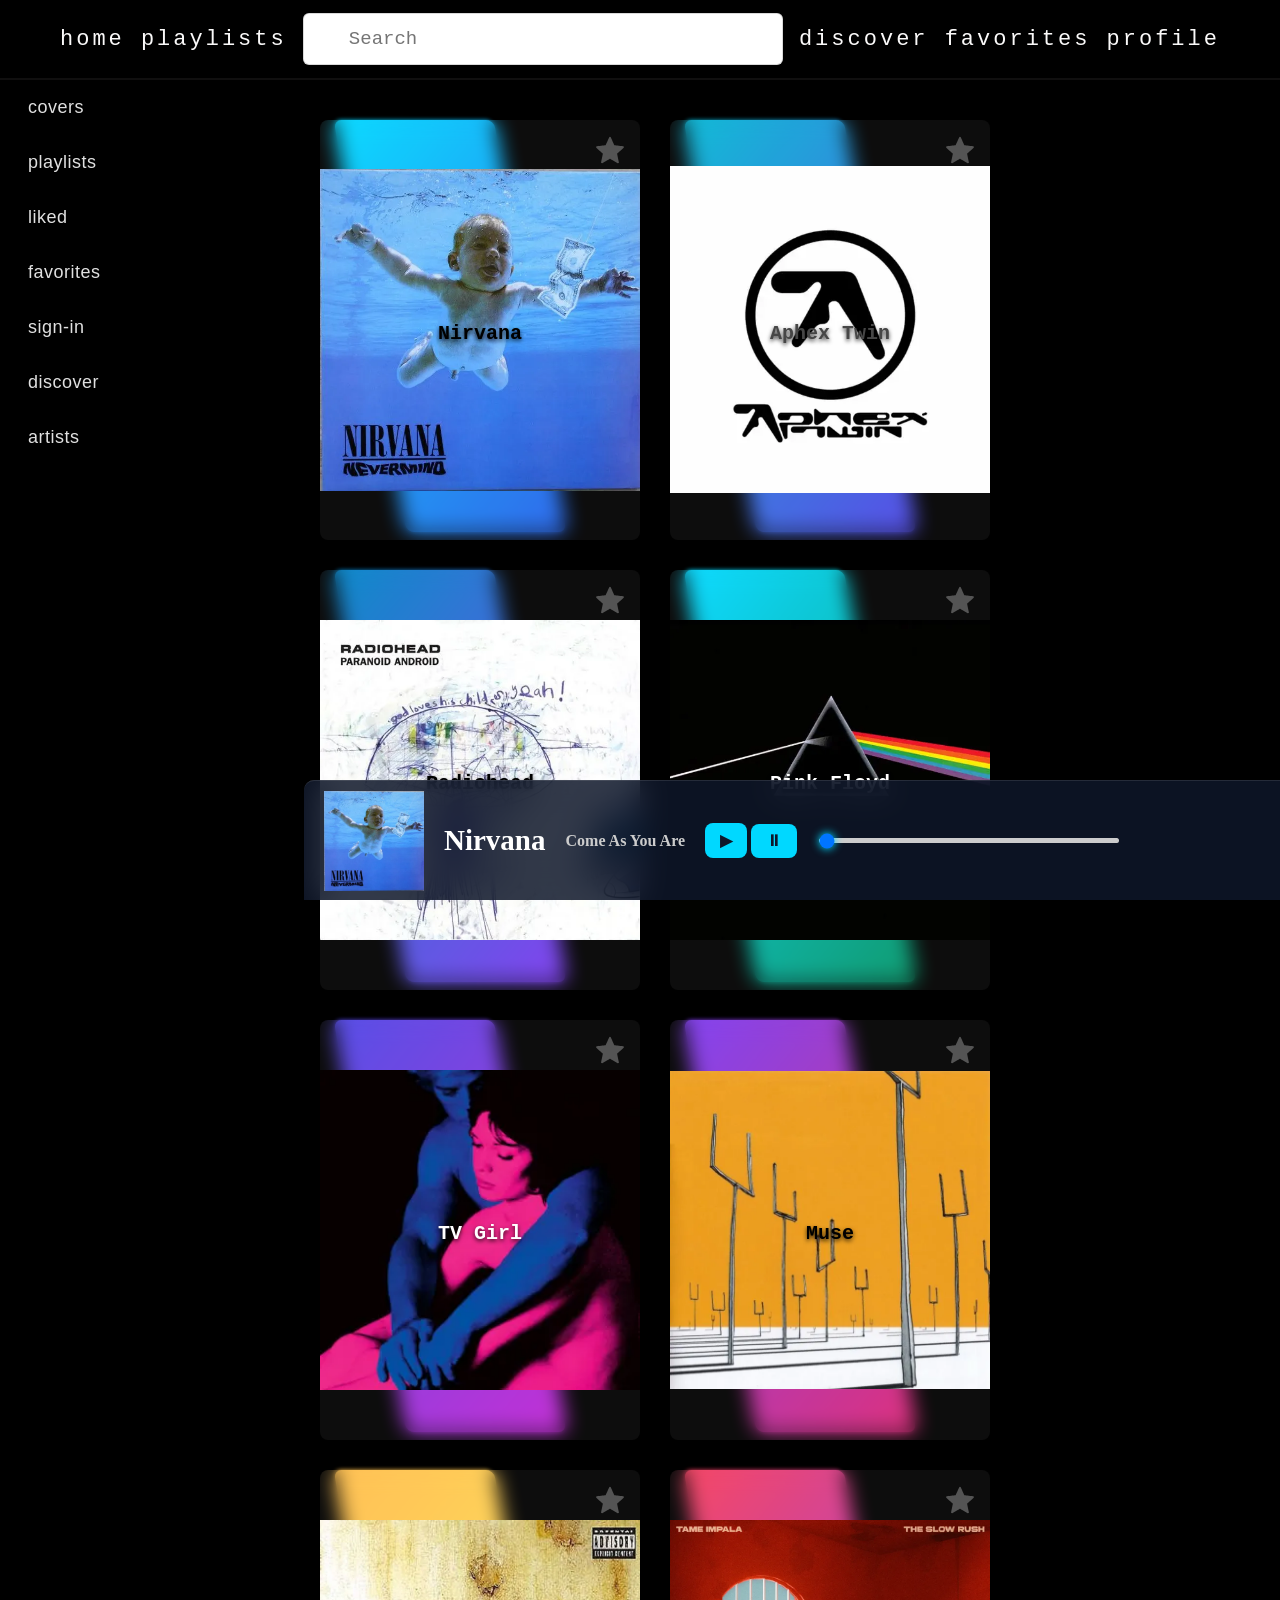
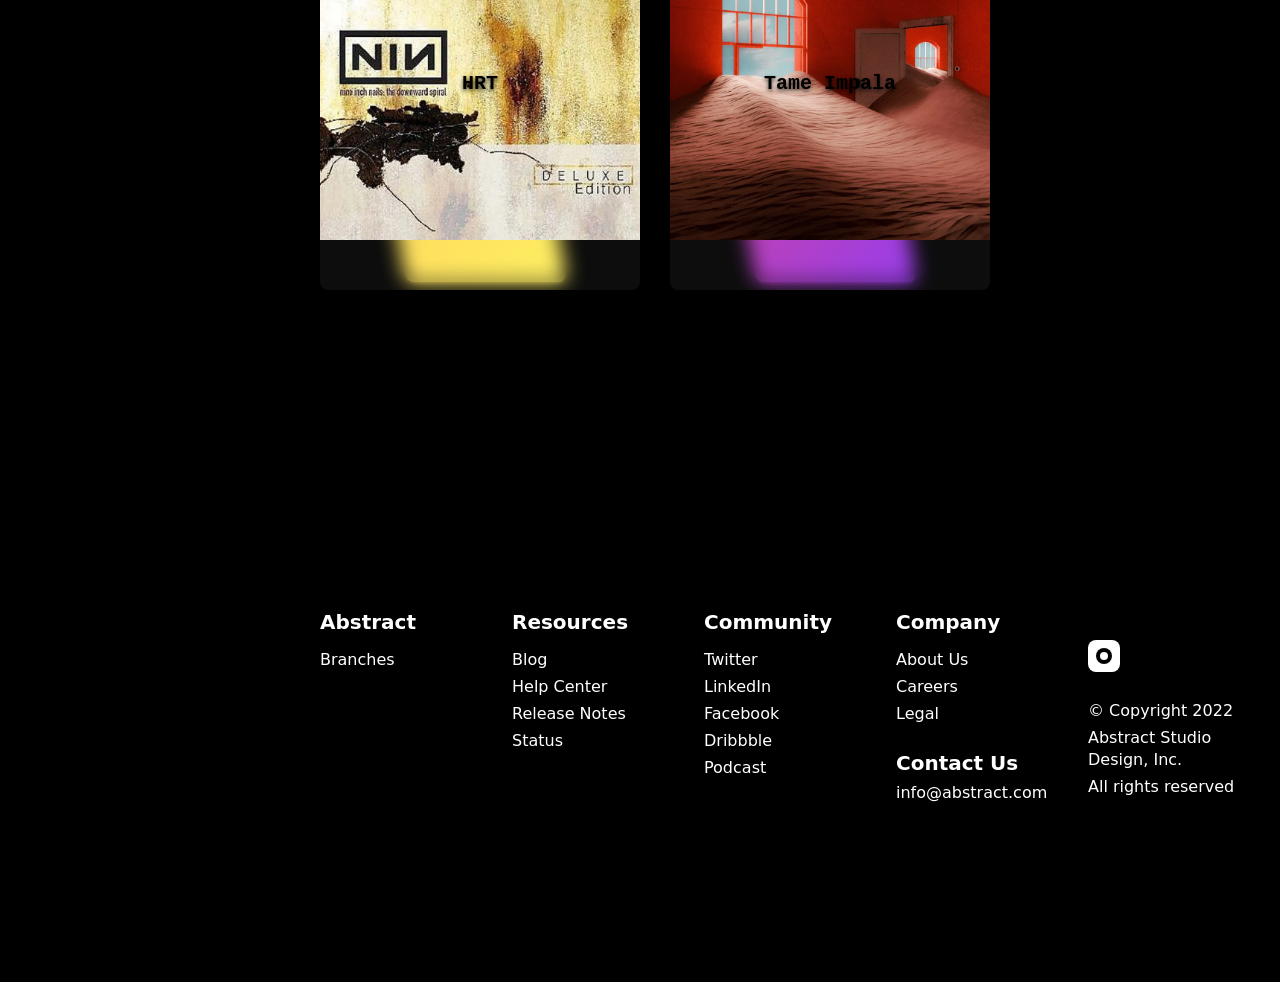
==== commit dfa03134: "modified:   index.css 	modified:   index.html 	new file:   profile.html 	modified:   signin.html" ====
--- a/index.html
+++ b/index.html
@@ -10,7 +10,7 @@
 <body> 
     <div id="menu">
         <button id="hamburger" aria-label="Open menu" style="display:none;">☰</button>
-        <a href="#">menu</a> 
+        <a href="/home/otari/Projects/music/index.html">home</a> 
         <a href="playlist.html">playlists</a>
         <div class="InputContainer">
             <input id="input" placeholder="Search" class="input" name="text" type="search" autocomplete="off" />
@@ -18,6 +18,7 @@
         </div>
         <a href="#">discover</a>
         <a href="#">favorites</a>
+        <a href="/home/otari/Projects/music/profile.html">profile</a>
     </div>
 
     <div id="side-bar">
@@ -25,7 +26,7 @@
         <div><a href="#">playlists</a></div>
         <div><a href="#">liked</a></div>
         <div><a href="#">favorites</a></div>
-        <div><a href="#">sign-in</a></div>
+        <div><a href="/home/otari/Projects/music/signin.html">sign-in</a></div>
         <div><a href="#">discover</a></div>
         <div><a href="#">artists</a></div>
     </div>
--- a/index.css
+++ b/index.css
@@ -19,13 +19,13 @@
 #menu {
   width: 100%;
   height: 80px;
-  padding: 0 40px;
+  padding: 0 60px;
   font-size: 20px;
   display: flex;
   justify-content: space-between;
   align-items: center;
   box-sizing: border-box;
-  border-bottom: 2px solid rgba(255, 254, 254, 0.701);
+  border-bottom: 2px solid rgba(34, 32, 32, 0.474);
   position: sticky;
   top: 0;
   z-index: 1000;
@@ -35,7 +35,7 @@
 #menu a {
   text-decoration: none;
   letter-spacing: 3px;
-  font-size: 26px;
+  font-size: 22px;
   font-family: 'Courier New', Courier, monospace;
   font-weight: 500;
   color: #faf9f9;
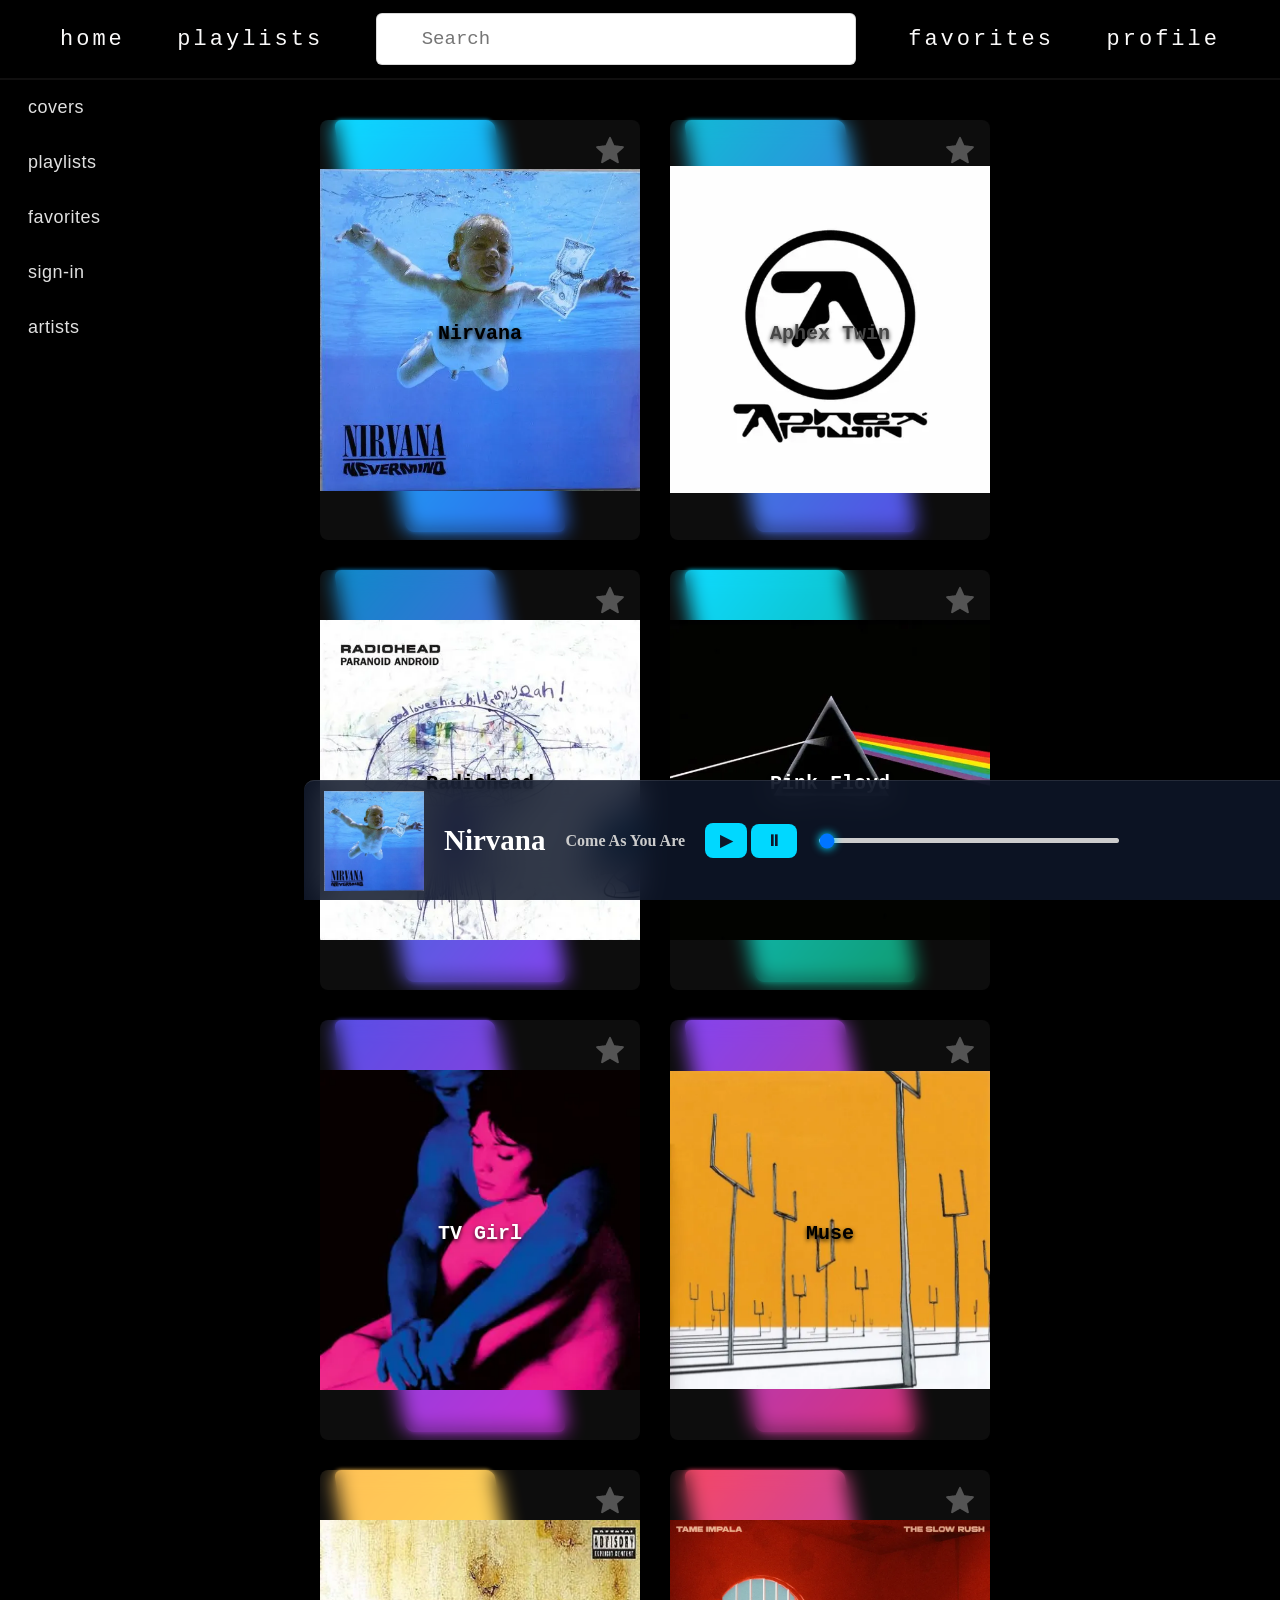
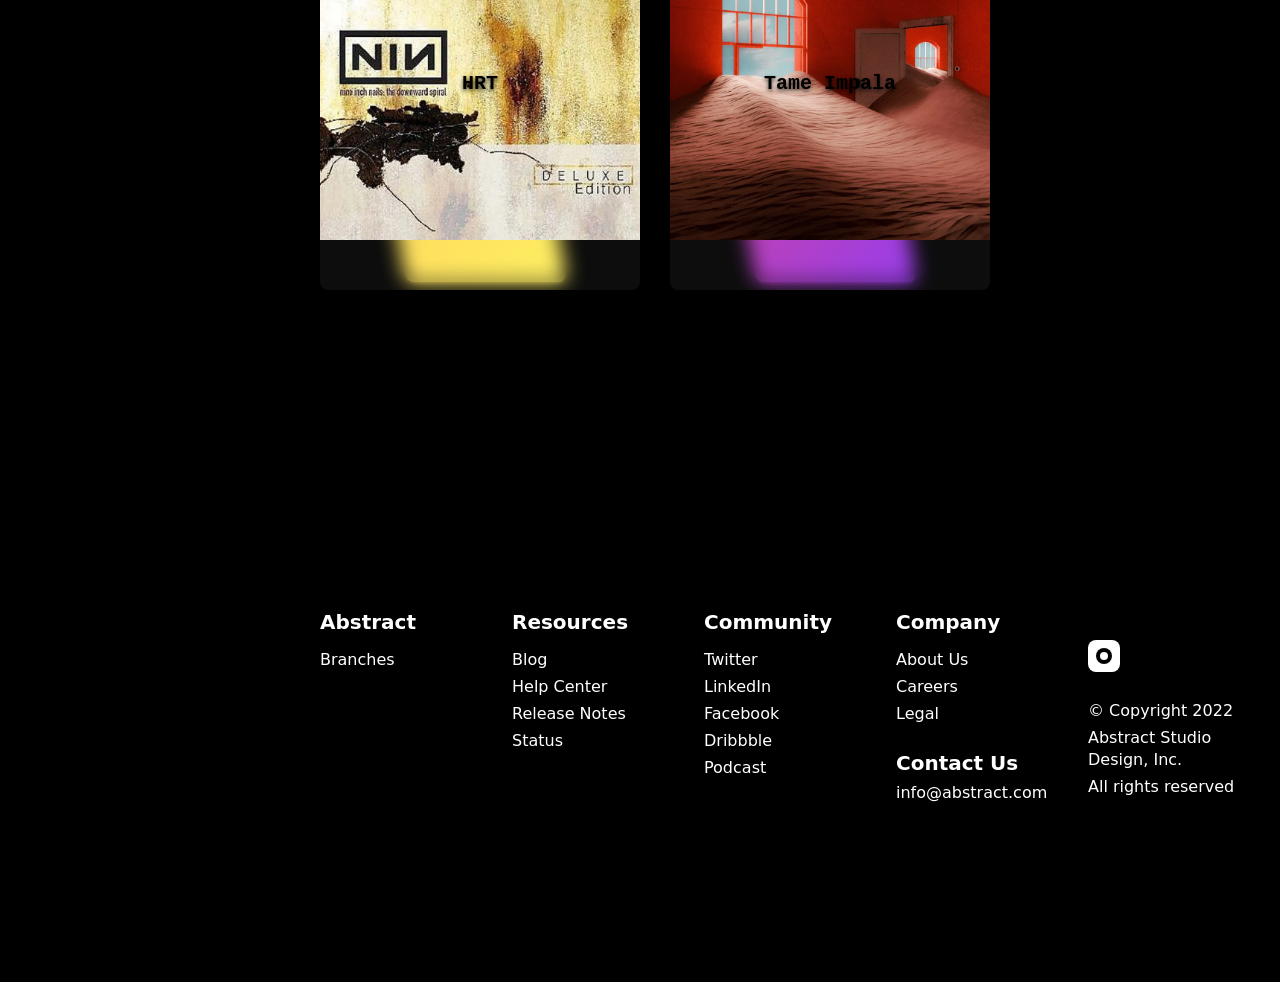
==== commit 8a5eae56: "modified:   index.html 	modified:   playlist.html 	modified:   profile.html 	modified:   signin.html" ====
--- a/index.html
+++ b/index.html
@@ -10,24 +10,21 @@
 <body> 
     <div id="menu">
         <button id="hamburger" aria-label="Open menu" style="display:none;">☰</button>
-        <a href="/home/otari/Projects/music/index.html">home</a> 
-        <a href="playlist.html">playlists</a>
+        <a href="https://musicplayer023.netlify.app/">home</a> 
+        <a href="#">playlists</a>
         <div class="InputContainer">
             <input id="input" placeholder="Search" class="input" name="text" type="search" autocomplete="off" />
             <ul id="suggestions"></ul>
         </div>
-        <a href="#">discover</a>
         <a href="#">favorites</a>
-        <a href="/home/otari/Projects/music/profile.html">profile</a>
+        <a href="profile.html">profile</a>
     </div>
 
     <div id="side-bar">
         <div><a href="#">covers</a></div>
-        <div><a href="#">playlists</a></div>
-        <div><a href="#">liked</a></div>
+        <div><a href="playlist.html">playlists</a></div>
         <div><a href="#">favorites</a></div>
-        <div><a href="/home/otari/Projects/music/signin.html">sign-in</a></div>
-        <div><a href="#">discover</a></div>
+        <div><a href="signin.html">sign-in</a></div>
         <div><a href="#">artists</a></div>
     </div>
 
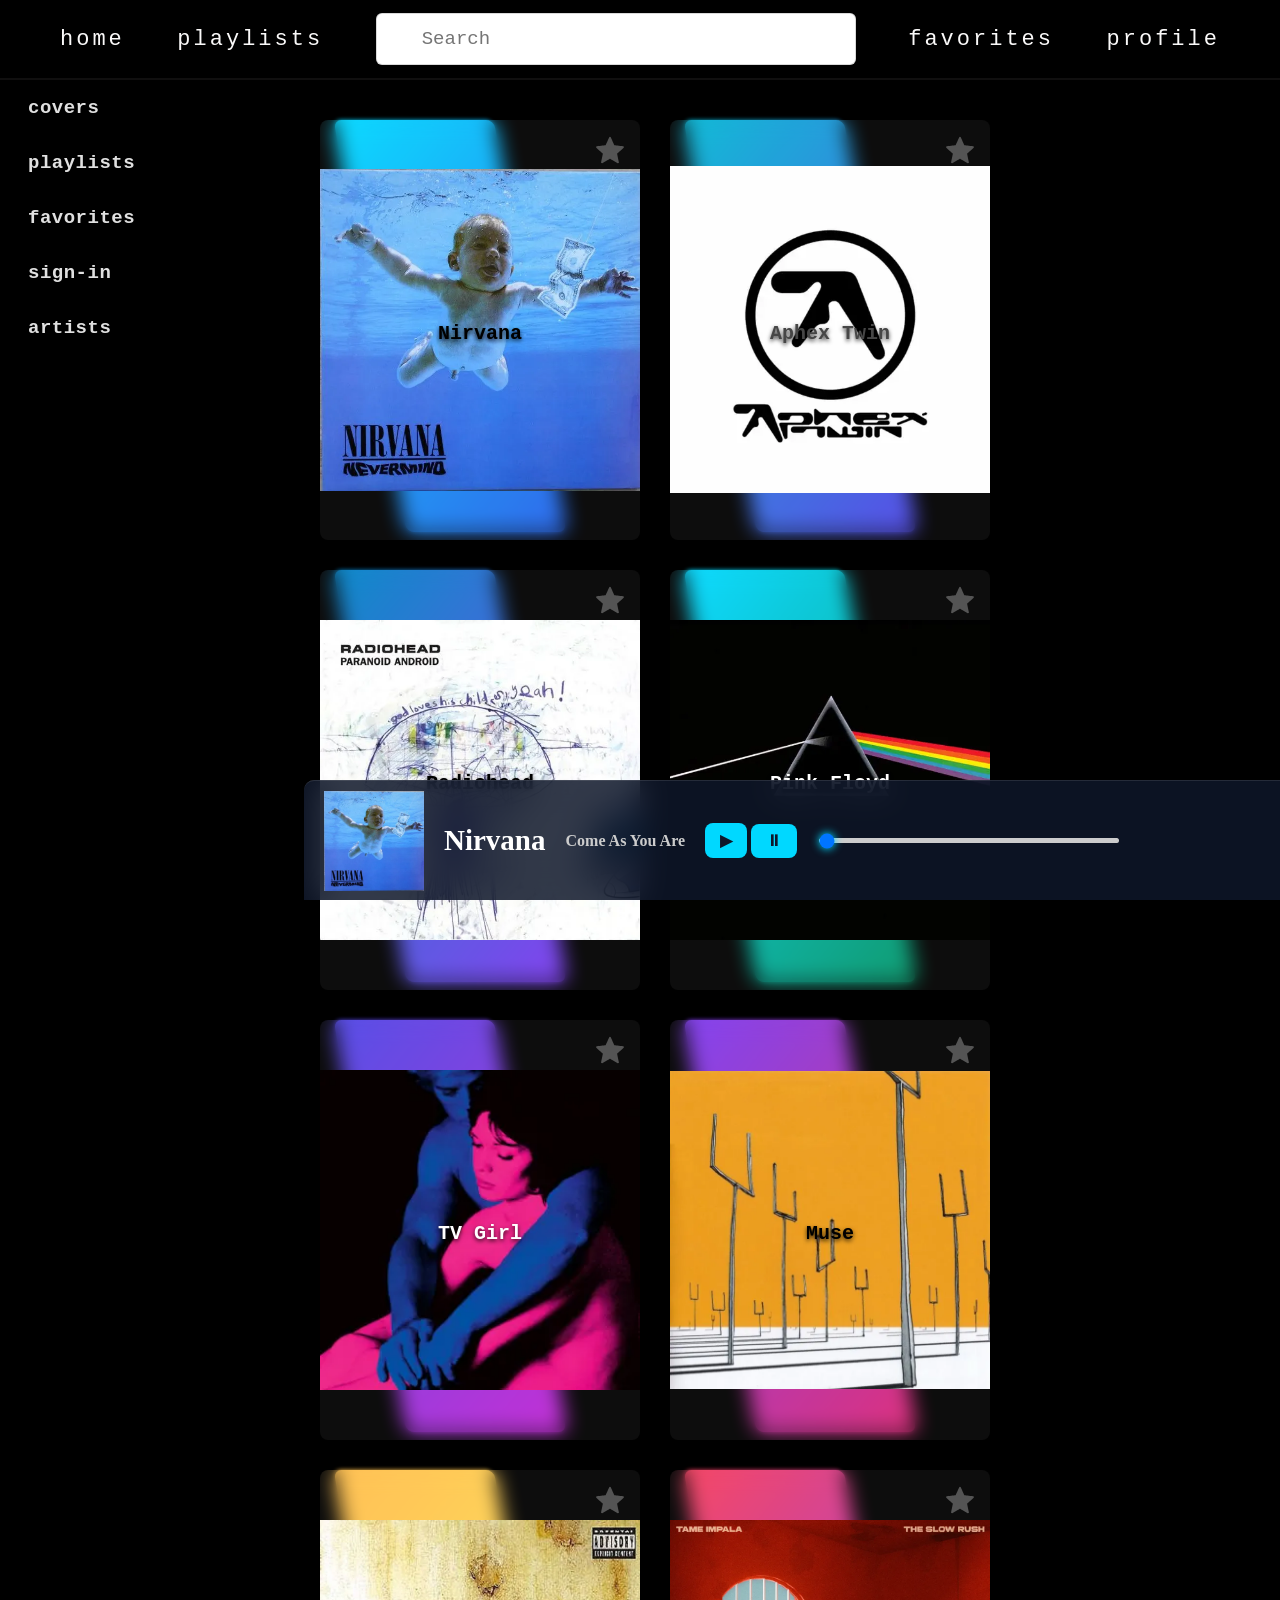
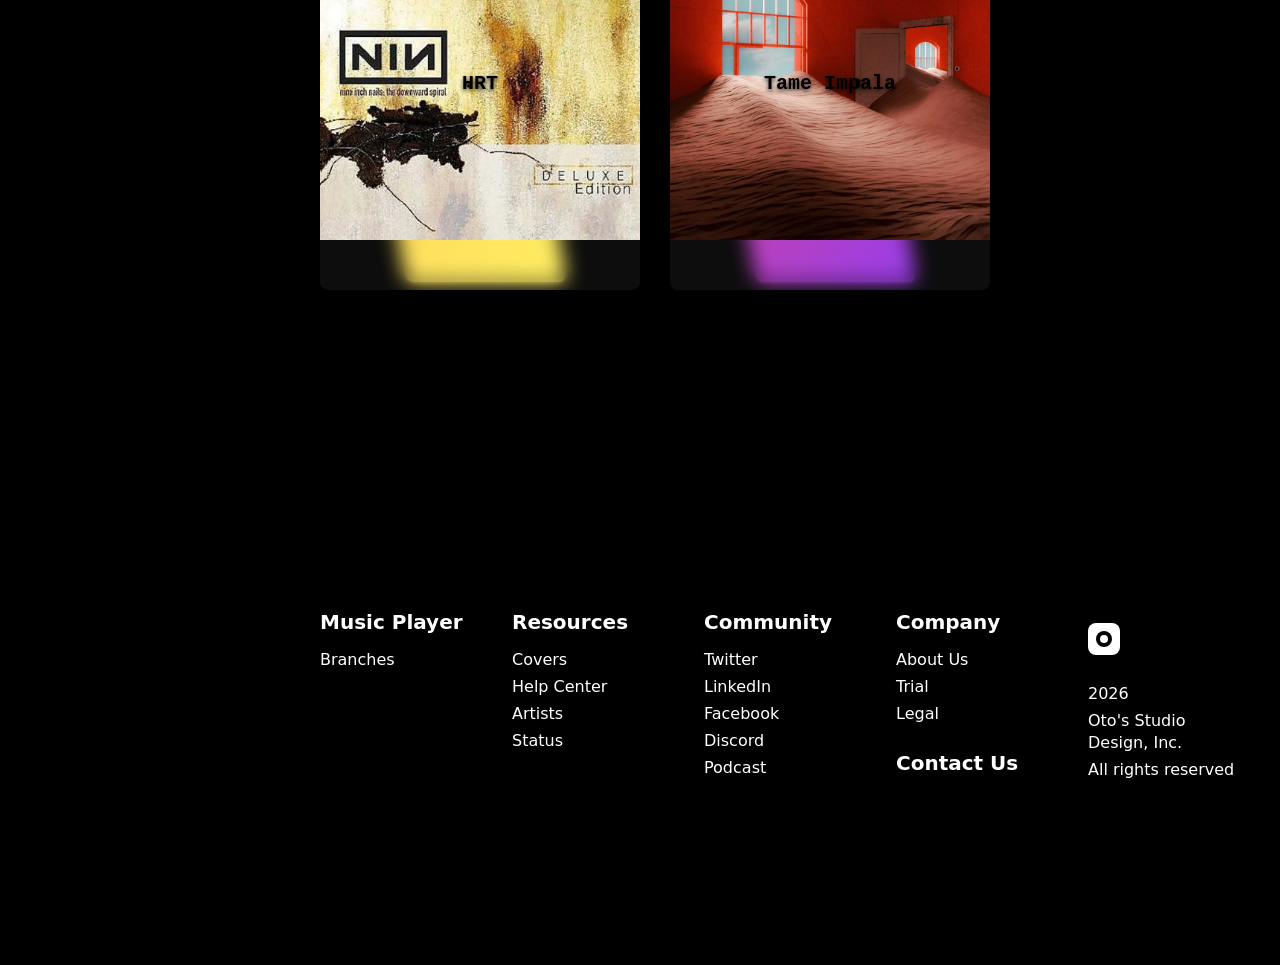
==== commit af21b8b3: "modified:   index.css 	modified:   index.html" ====
--- a/index.html
+++ b/index.html
@@ -10,22 +10,22 @@
 <body> 
     <div id="menu">
         <button id="hamburger" aria-label="Open menu" style="display:none;">☰</button>
-        <a href="https://musicplayer023.netlify.app/">home</a> 
-        <a href="#">playlists</a>
+        <a href="index.html">home</a> 
+        <a href="playlist.html">playlists</a>
         <div class="InputContainer">
             <input id="input" placeholder="Search" class="input" name="text" type="search" autocomplete="off" />
             <ul id="suggestions"></ul>
         </div>
-        <a href="#">favorites</a>
+        <a href="favorites.html">favorites</a>
         <a href="profile.html">profile</a>
     </div>
 
     <div id="side-bar">
-        <div><a href="#">covers</a></div>
+        <div><a href="index.html">covers</a></div>
         <div><a href="playlist.html">playlists</a></div>
-        <div><a href="#">favorites</a></div>
+        <div><a href="favorites.html">favorites</a></div>
         <div><a href="signin.html">sign-in</a></div>
-        <div><a href="#">artists</a></div>
+        <div><a href="artists.html">artists</a></div>
     </div>
 
     <div class="main-content">
@@ -129,7 +129,7 @@
     <footer id="end" class="scroll-fade">
         <div class="footer-container">
             <div class="footer-col scroll-fade delay-1">
-                <h3>Abstract</h3>
+                <h3>Music Player</h3>
                 <ul>
                     <li><a href="#">Branches</a></li>
                 </ul>
@@ -138,9 +138,9 @@
             <div class="footer-col scroll-fade delay-2">
                 <h3>Resources</h3>
                 <ul>
-                    <li><a href="#">Blog</a></li>
+                    <li><a href="#">Covers</a></li>
                     <li><a href="#">Help Center</a></li>
-                    <li><a href="#">Release Notes</a></li>
+                    <li><a href="#">Artists</a></li>
                     <li><a href="#">Status</a></li>
                 </ul>
             </div>
@@ -151,7 +151,7 @@
                     <li><a href="#">Twitter</a></li>
                     <li><a href="#">LinkedIn</a></li>
                     <li><a href="#">Facebook</a></li>
-                    <li><a href="#">Dribbble</a></li>
+                    <li><a href="#">Discord</a></li>
                     <li><a href="#">Podcast</a></li>
                 </ul>
             </div>
@@ -160,12 +160,11 @@
                 <h3>Company</h3>
                 <ul>
                     <li><a href="#">About Us</a></li>
-                    <li><a href="#">Careers</a></li>
+                    <li><a href="#">Trial</a></li>
                     <li><a href="#">Legal</a></li>
                 </ul>
                 <div class="contact-info">
                     <h4>Contact Us</h4>
-                    <a href="mailto:info@abstract.com">info@abstract.com</a>
                 </div>
             </div>
 
@@ -178,8 +177,8 @@
                     </svg>
                 </div>
                 <div class="copyright-text">
-                    <p>&copy; Copyright 2022</p>
-                    <p>Abstract Studio Design, Inc.</p>
+                    <p>2026</p>
+                    <p>Oto's Studio Design, Inc.</p>
                     <p>All rights reserved</p>
                 </div>
             </div>
--- a/index.css
+++ b/index.css
@@ -137,8 +137,8 @@
   bottom: 120px;
   display: flex;
   flex-direction: column;
-  font-size: 20px;
-  font-family: 'Franklin Gothic Medium', 'Arial Narrow', Arial, sans-serif;
+  font-family:'Courier New', Courier, monospace;
+  font-weight: 600;
   overflow: hidden;
   backdrop-filter: blur(10px);
   padding: 0;
@@ -159,6 +159,7 @@
   overflow: hidden;
   margin: 0;
   box-sizing: border-box;
+    font-size: 29px;
 }
 
 #side-bar div::before {
@@ -188,9 +189,10 @@
 #side-bar div a {
   text-decoration: none;
   color: inherit;
-  font-size: 18px;
+  font-size: 19px;
   letter-spacing: 0.5px;
   width: 100%;
+
 }
 
 #side-bar div.active {
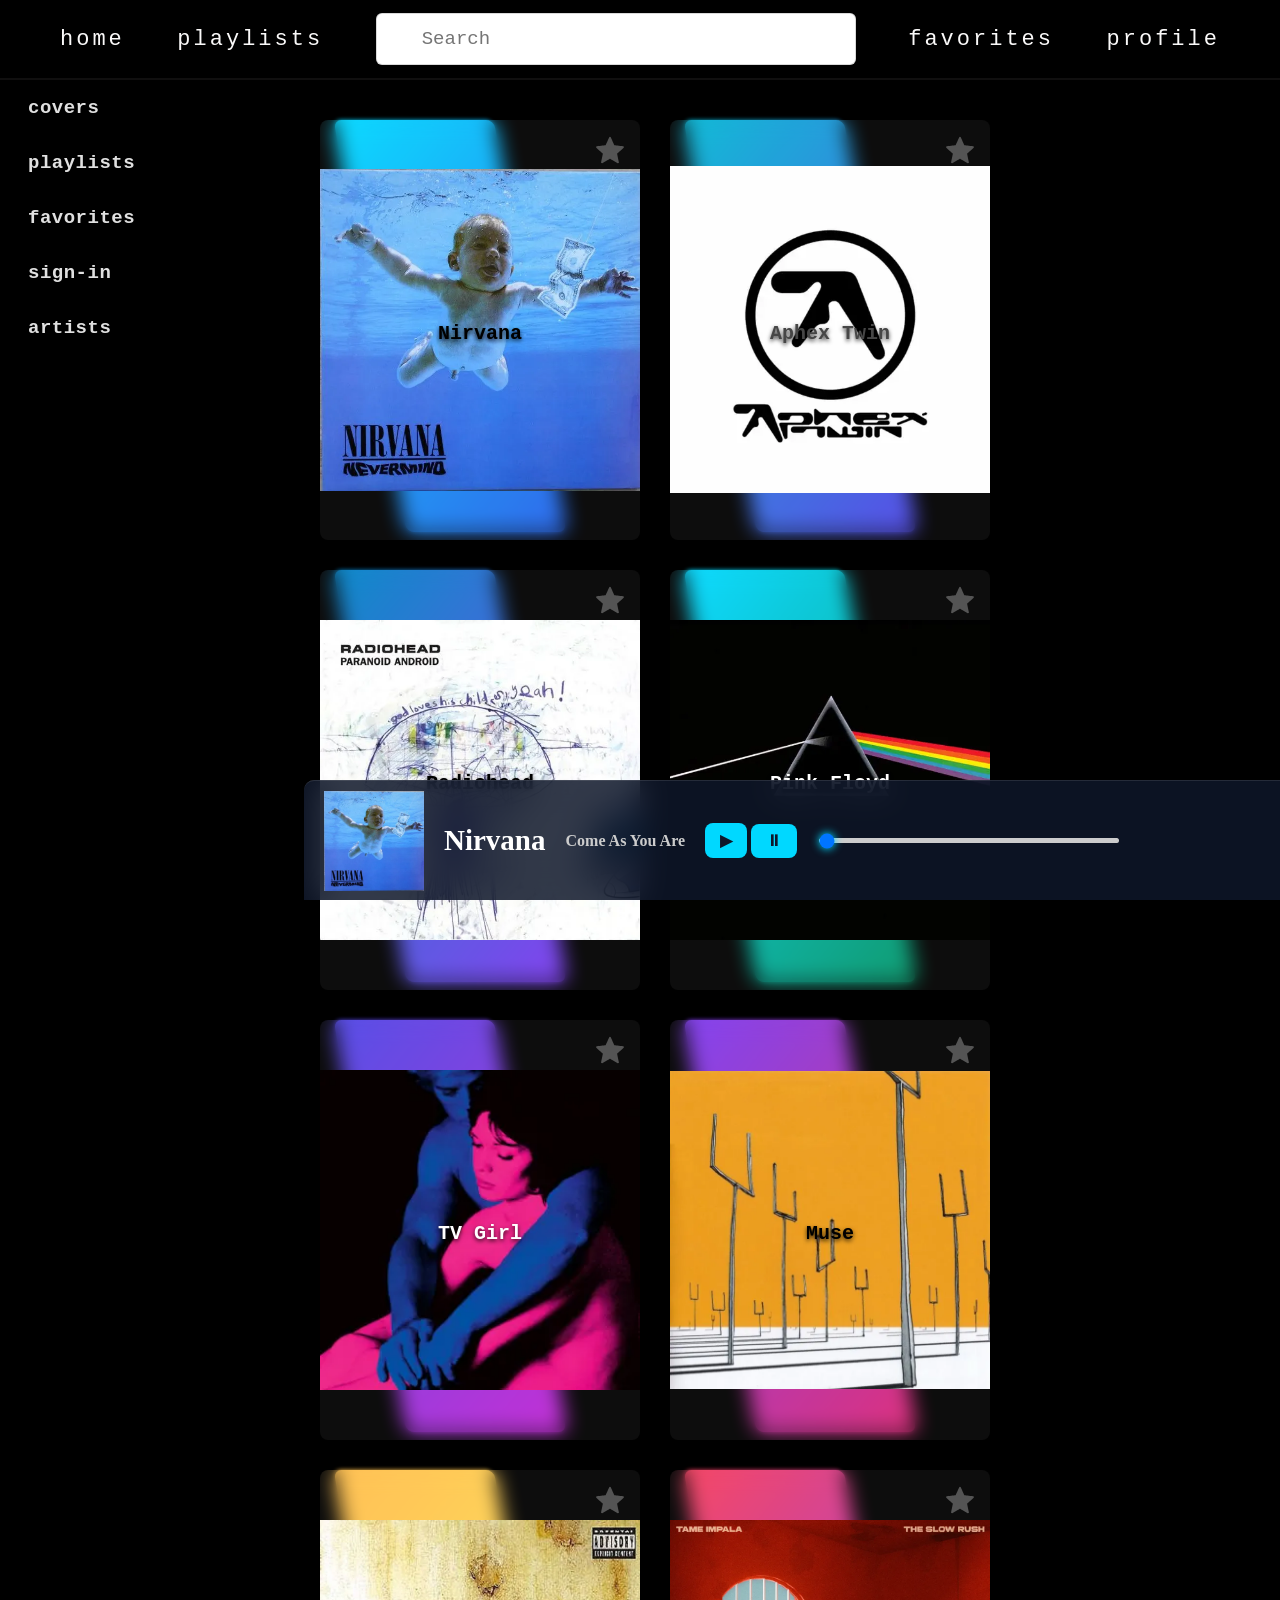
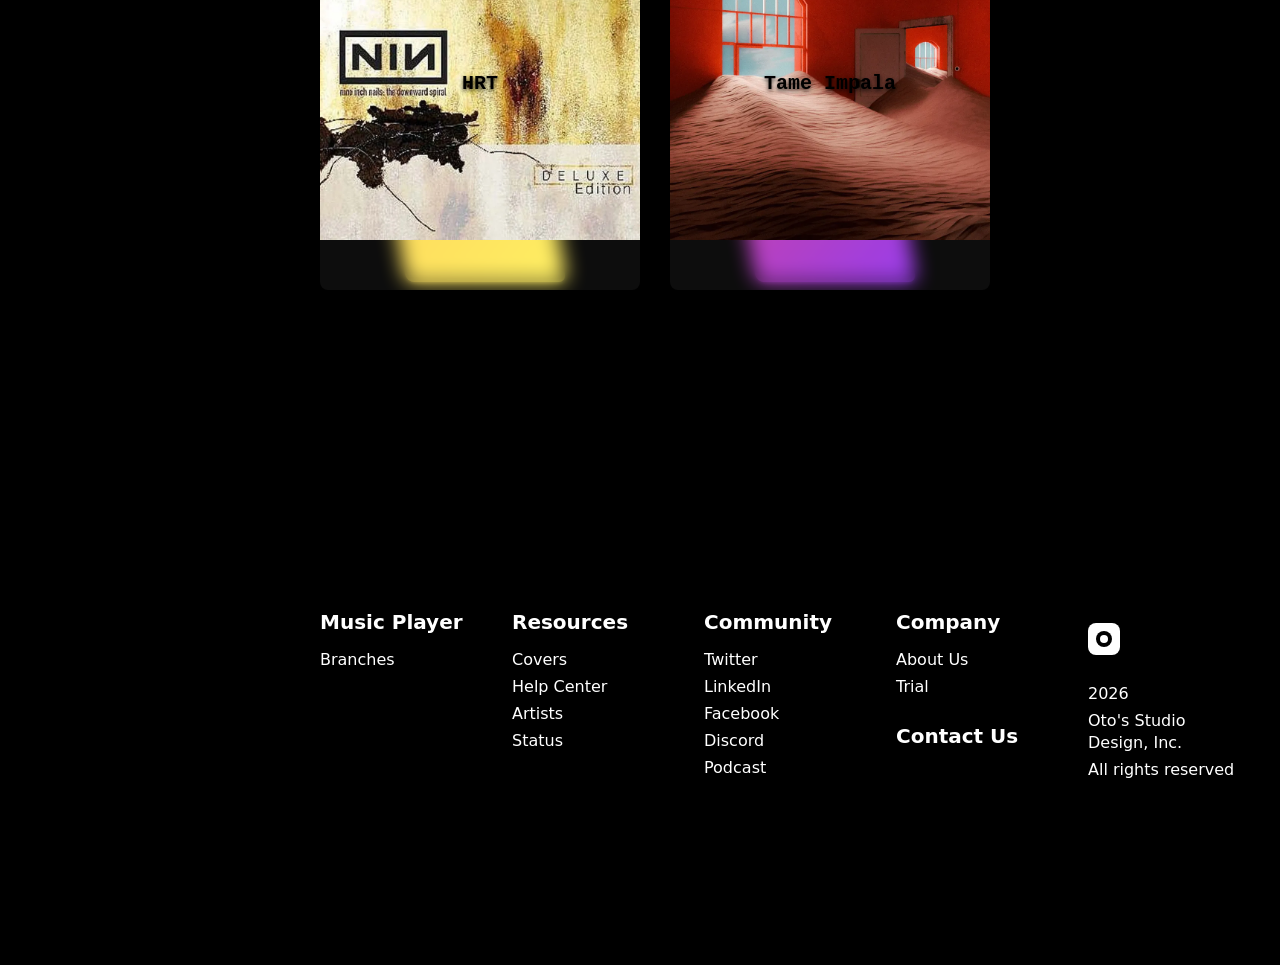
==== commit 62d40a31: "index.html" ====
--- a/index.html
+++ b/index.html
@@ -161,7 +161,6 @@
                 <ul>
                     <li><a href="#">About Us</a></li>
                     <li><a href="#">Trial</a></li>
-                    <li><a href="#">Legal</a></li>
                 </ul>
                 <div class="contact-info">
                     <h4>Contact Us</h4>
